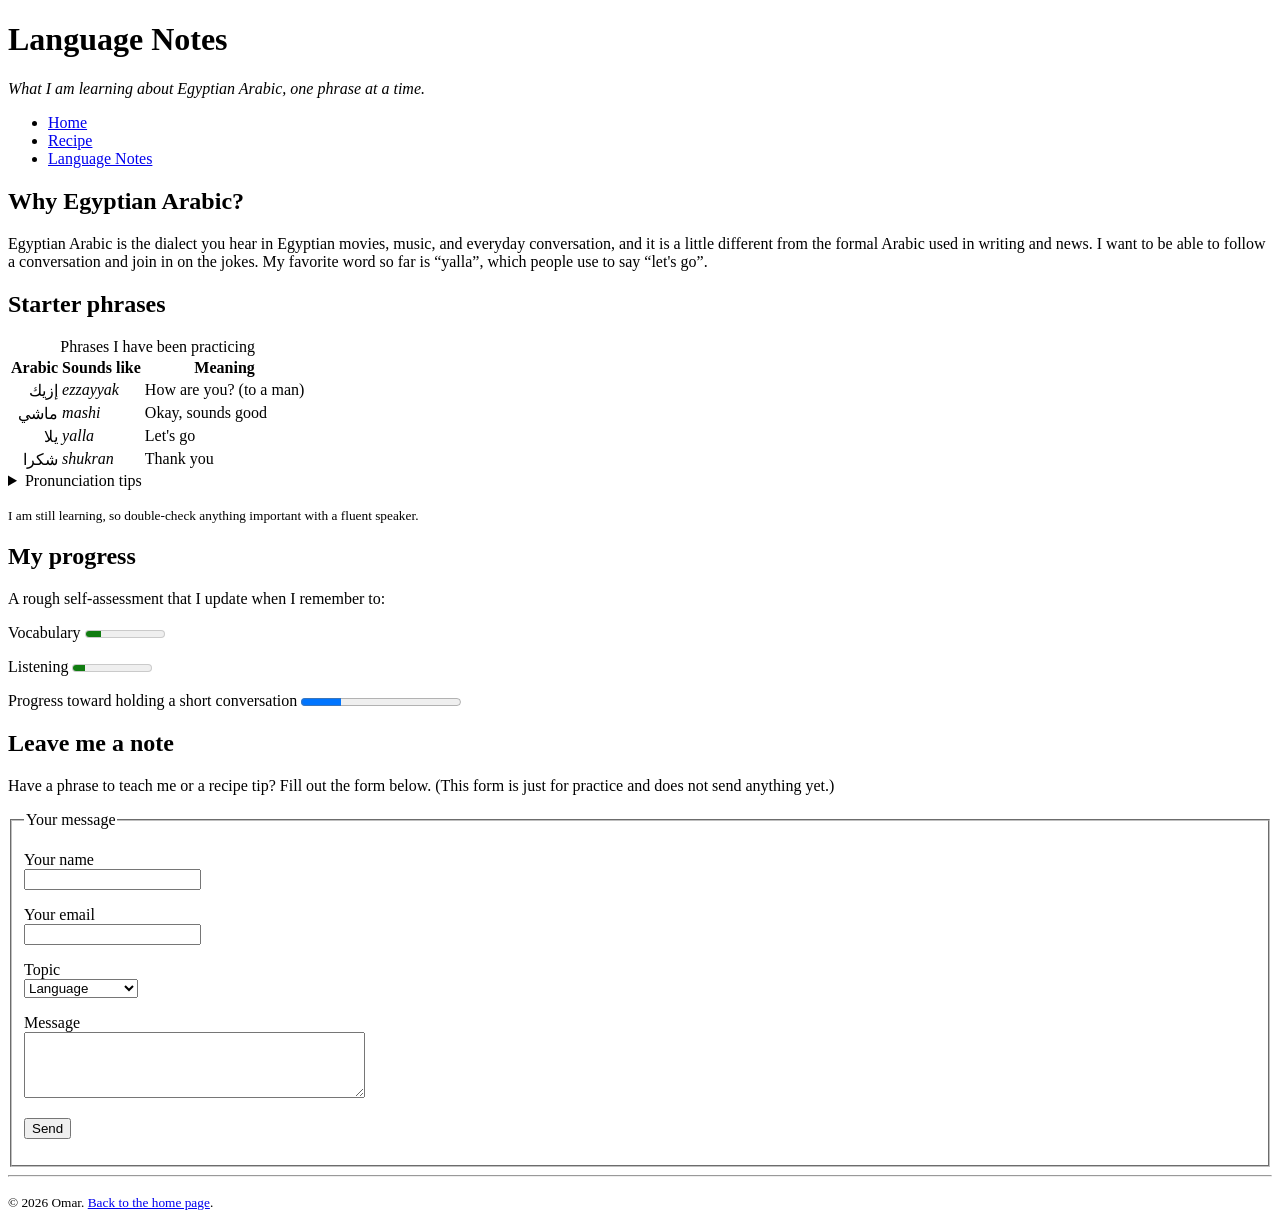
==== notes.html @ 5ad8f2be "Add files via upload" ====
<!DOCTYPE html>
<html lang="en">
<head>
  <meta charset="utf-8">
  <meta name="viewport" content="width=device-width, initial-scale=1">
  <meta name="description" content="My notes on learning Egyptian Arabic, with starter phrases and a place to leave me a note.">
  <title>Omar | Language Notes</title>
</head>
<body>
  <header>
    <h1>Language Notes</h1>
    <p><em>What I am learning about Egyptian Arabic, one phrase at a time.</em></p>
    <nav>
      <ul>
        <li><a href="index.html">Home</a></li>
        <li><a href="recipe.html">Recipe</a></li>
        <li><a href="notes.html">Language Notes</a></li>
      </ul>
    </nav>
  </header>

  <main>
    <section>
      <h2>Why Egyptian Arabic?</h2>
      <p>Egyptian Arabic is the dialect you hear in Egyptian movies, music, and everyday conversation, and it is a little different from the formal Arabic used in writing and news. I want to be able to follow a conversation and join in on the jokes. My favorite word so far is <q>yalla</q>, which people use to say <q>let's go</q>.</p>
    </section>

    <section>
      <h2>Starter phrases</h2>
      <table>
        <caption>Phrases I have been practicing</caption>
        <thead>
          <tr>
            <th scope="col">Arabic</th>
            <th scope="col">Sounds like</th>
            <th scope="col">Meaning</th>
          </tr>
        </thead>
        <tbody>
          <tr>
            <td lang="ar" dir="rtl">إزيك</td>
            <td><i>ezzayyak</i></td>
            <td>How are you? (to a man)</td>
          </tr>
          <tr>
            <td lang="ar" dir="rtl">ماشي</td>
            <td><i>mashi</i></td>
            <td>Okay, sounds good</td>
          </tr>
          <tr>
            <td lang="ar" dir="rtl">يلا</td>
            <td><i>yalla</i></td>
            <td>Let's go</td>
          </tr>
          <tr>
            <td lang="ar" dir="rtl">شكرا</td>
            <td><i>shukran</i></td>
            <td>Thank you</td>
          </tr>
        </tbody>
      </table>
      <details>
        <summary>Pronunciation tips</summary>
        <ul>
          <li>Say the sounds out loud, even when it feels silly.</li>
          <li>Arabic is written from right to left, so the first letter is on the right.</li>
          <li>Listen to native speakers and copy their rhythm.</li>
        </ul>
      </details>
      <p><small>I am still learning, so double-check anything important with a fluent speaker.</small></p>
    </section>

    <section>
      <h2>My progress</h2>
      <p>A rough self-assessment that I update when I remember to:</p>
      <p>
        <label for="vocab">Vocabulary</label>
        <meter id="vocab" min="0" max="100" value="20">20%</meter>
      </p>
      <p>
        <label for="listening">Listening</label>
        <meter id="listening" min="0" max="100" value="15">15%</meter>
      </p>
      <p>
        <label for="goal">Progress toward holding a short conversation</label>
        <progress id="goal" max="100" value="25">25%</progress>
      </p>
    </section>

    <section>
      <h2>Leave me a note</h2>
      <p>Have a phrase to teach me or a recipe tip? Fill out the form below. (This form is just for practice and does not send anything yet.)</p>
      <form>
        <fieldset>
          <legend>Your message</legend>
          <p>
            <label for="name">Your name</label><br>
            <input type="text" id="name" name="name">
          </p>
          <p>
            <label for="email">Your email</label><br>
            <input type="email" id="email" name="email">
          </p>
          <p>
            <label for="topic">Topic</label><br>
            <select id="topic" name="topic">
              <option value="language">Language</option>
              <option value="food">Food</option>
              <option value="school">School</option>
              <option value="other">Something else</option>
            </select>
          </p>
          <p>
            <label for="message">Message</label><br>
            <textarea id="message" name="message" rows="4" cols="40"></textarea>
          </p>
          <p>
            <button type="submit">Send</button>
          </p>
        </fieldset>
      </form>
    </section>
  </main>

  <hr>

  <footer>
    <p><small>&copy; 2026 Omar. <a href="index.html">Back to the home page</a>.</small></p>
  </footer>
</body>
</html>
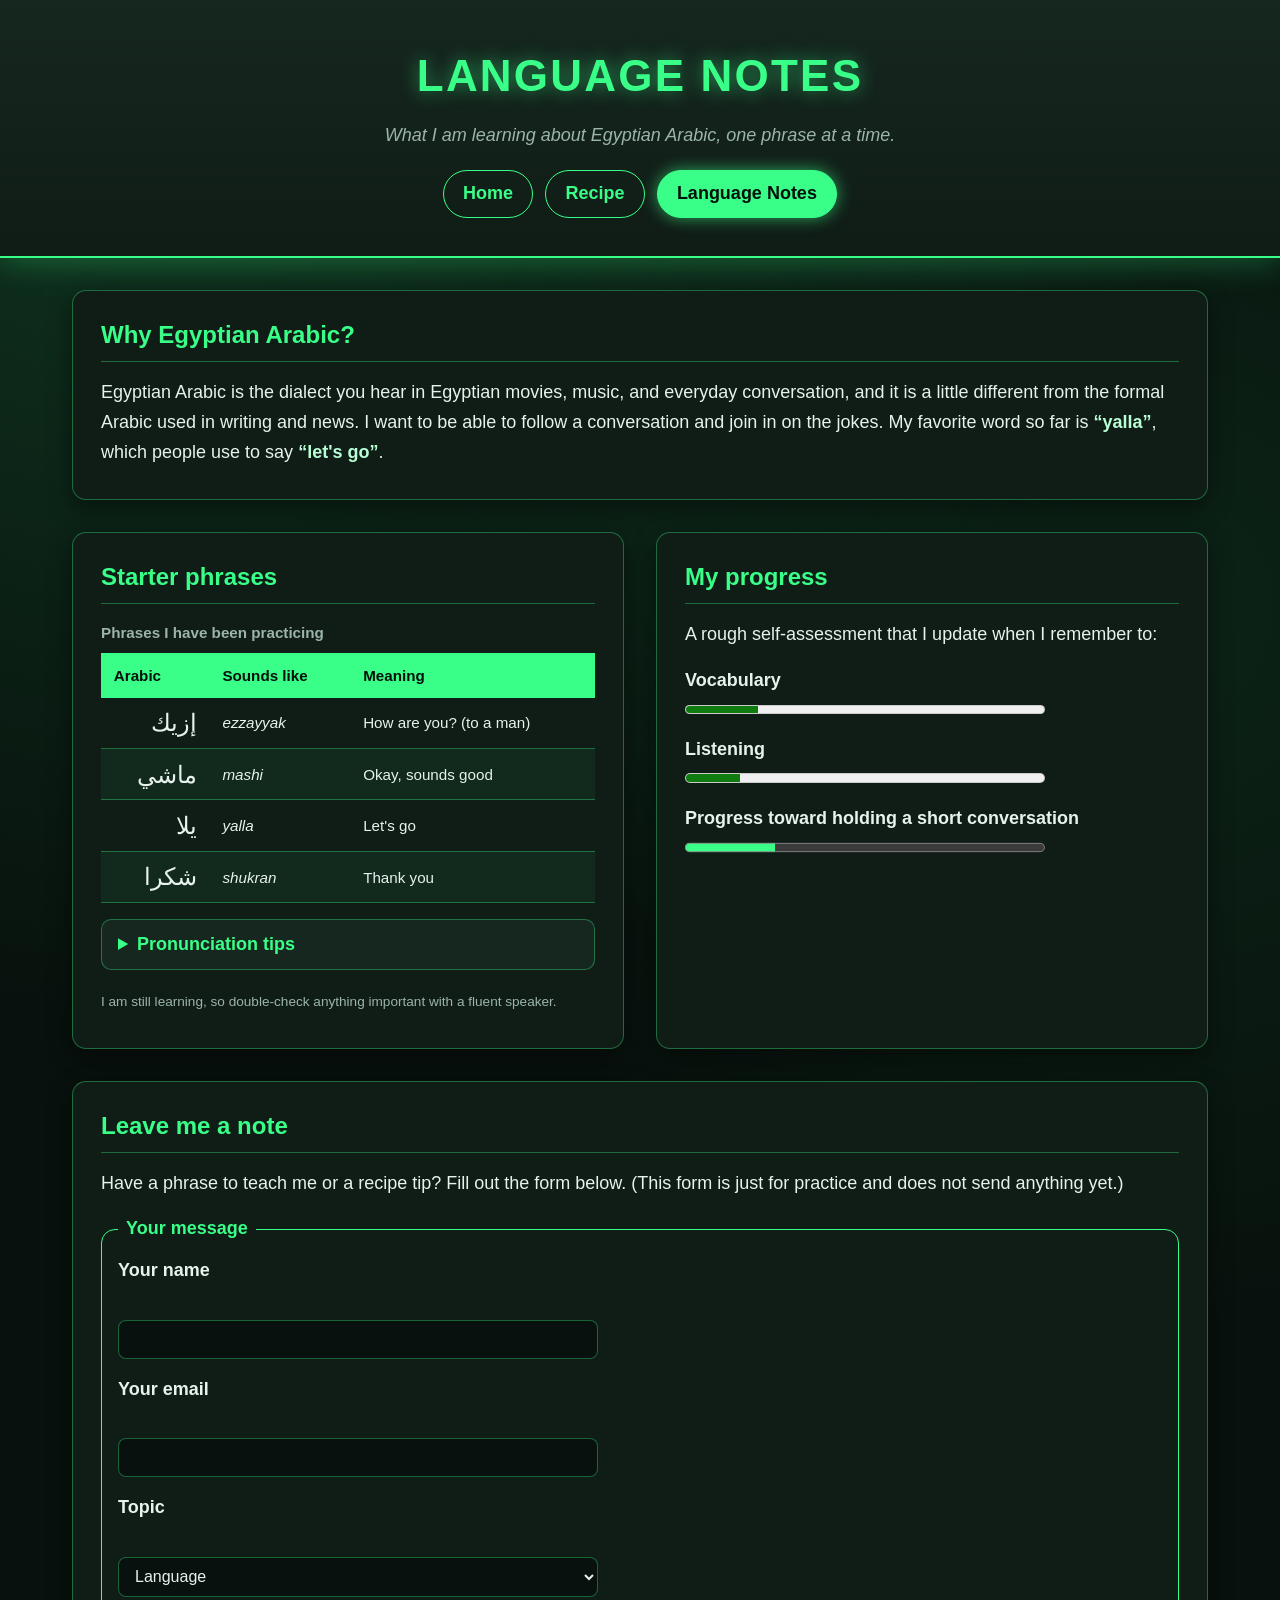
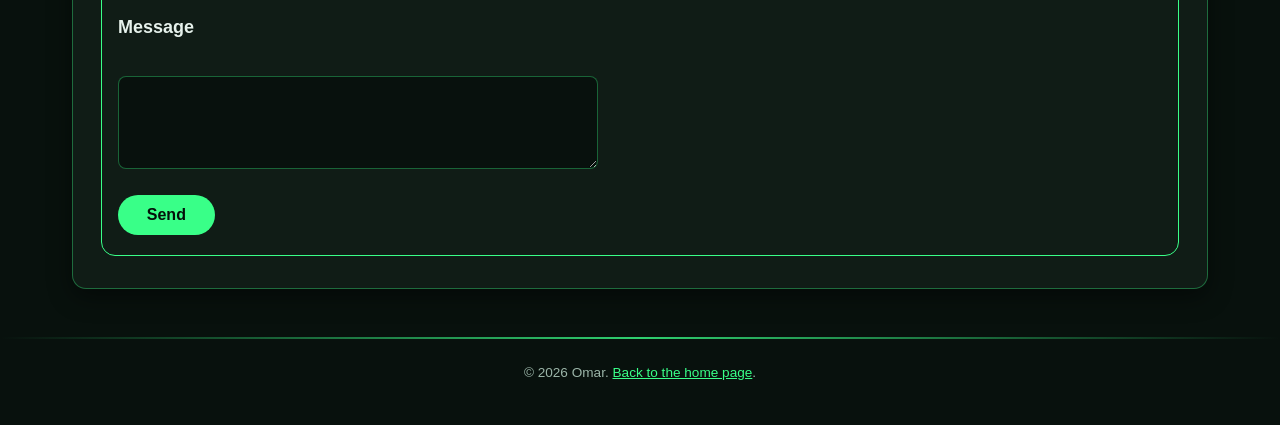
==== commit 56531e05: "Add files via upload" ====
--- a/notes.html
+++ b/notes.html
@@ -5,6 +5,7 @@
   <meta name="viewport" content="width=device-width, initial-scale=1">
   <meta name="description" content="My notes on learning Egyptian Arabic, with starter phrases and a place to leave me a note.">
   <title>Omar | Language Notes</title>
+  <link rel="stylesheet" href="styles.css">
 </head>
 <body>
   <header>
@@ -14,7 +15,7 @@
       <ul>
         <li><a href="index.html">Home</a></li>
         <li><a href="recipe.html">Recipe</a></li>
-        <li><a href="notes.html">Language Notes</a></li>
+        <li><a href="notes.html" aria-current="page">Language Notes</a></li>
       </ul>
     </nav>
   </header>
--- a/styles.css
+++ b/styles.css
@@ -0,0 +1,541 @@
+/* Omar's personal site: one external stylesheet shared by all three pages.
+   Dark theme with a neon green accent to match the dream setup photo.
+   Mobile first: the base rules are the phone layout, and the media queries
+   at the bottom widen the layout for tablets and desktops. */
+
+:root {
+  --bg: #08110d;
+  --surface: #101c16;
+  --surface-alt: #162720;
+  --text: #e6f2ec;
+  --muted: #9bb5a8;
+  --accent: #39ff88;
+  --accent-soft: rgba(57, 255, 136, 0.14);
+  --line: rgba(57, 255, 136, 0.35);
+  --danger: #ff7a7a;
+  --radius: 14px;
+}
+
+/* ---------- Base ---------- */
+
+* {
+  box-sizing: border-box;
+}
+
+html {
+  font-size: 100%;
+}
+
+body {
+  display: flex;
+  flex-direction: column;
+  min-height: 100vh;
+  margin: 0;
+  font-family: "Segoe UI", Roboto, "Helvetica Neue", Arial, sans-serif;
+  font-size: 1.0625rem;
+  line-height: 1.65;
+  color: var(--text);
+  background-color: var(--bg);
+  background-image: radial-gradient(circle at 15% 0%, rgba(57, 255, 136, 0.16), transparent 45%),
+    radial-gradient(circle at 90% 30%, rgba(57, 255, 136, 0.08), transparent 40%);
+  background-repeat: no-repeat;
+}
+
+a {
+  color: var(--accent);
+  text-decoration: underline;
+  transition: color 0.2s ease;
+}
+
+a:hover,
+a:focus {
+  color: #ffffff;
+}
+
+img {
+  display: block;
+  max-width: 100%;
+  height: auto;
+}
+
+p {
+  margin: 0 0 1rem;
+}
+
+/* ---------- Header and navigation ---------- */
+
+header {
+  padding: 2rem 1rem 1.5rem;
+  text-align: center;
+  background-color: var(--surface);
+  background-image: linear-gradient(180deg, var(--surface-alt), var(--surface));
+  border-bottom: 2px solid var(--accent);
+  box-shadow: 0 6px 28px rgba(57, 255, 136, 0.25);
+}
+
+h1 {
+  margin: 0 0 0.5rem;
+  font-size: 2rem;
+  font-weight: 800;
+  letter-spacing: 0.05em;
+  text-transform: uppercase;
+  color: var(--accent);
+  text-shadow: 0 0 18px rgba(57, 255, 136, 0.55);
+}
+
+header p {
+  margin: 0;
+  color: var(--muted);
+}
+
+nav ul {
+  display: flex;
+  flex-wrap: wrap;
+  justify-content: center;
+  gap: 0.75rem;
+  margin: 1.25rem 0 0;
+  padding: 0;
+  list-style: none;
+}
+
+nav a {
+  display: inline-block;
+  padding: 0.5rem 1.2rem;
+  font-weight: 600;
+  text-decoration: none;
+  color: var(--accent);
+  border: 1px solid var(--accent);
+  border-radius: 999px;
+  transition: background-color 0.2s ease, color 0.2s ease, transform 0.2s ease;
+}
+
+nav a:hover,
+nav a:focus {
+  color: #04110a;
+  background-color: var(--accent);
+  transform: translateY(-2px);
+  outline: 2px solid #ffffff;
+  outline-offset: 3px;
+}
+
+nav a[aria-current="page"] {
+  color: #04110a;
+  background-color: var(--accent);
+  box-shadow: 0 0 16px rgba(57, 255, 136, 0.6);
+}
+
+/* ---------- Main layout ---------- */
+
+main {
+  display: grid;
+  grid-template-columns: 1fr;
+  gap: 1.5rem;
+  flex: 1 0 auto;
+  width: 100%;
+  max-width: 1100px;
+  margin: 0 auto;
+  padding: 1.5rem 1rem;
+}
+
+main > section,
+main > aside,
+main > article {
+  min-width: 0;
+  padding: 1.25rem 1.25rem 0.75rem;
+  background-color: var(--surface);
+  border: 1px solid var(--line);
+  border-radius: var(--radius);
+  box-shadow: 0 8px 24px rgba(0, 0, 0, 0.45);
+}
+
+article section {
+  margin-top: 1.75rem;
+}
+
+h2 {
+  margin: 0 0 1rem;
+  padding-bottom: 0.4rem;
+  font-size: 1.5rem;
+  color: var(--accent);
+  border-bottom: 1px solid var(--line);
+}
+
+h3 {
+  margin: 0 0 0.75rem;
+  font-size: 1.2rem;
+  color: #b8ffd6;
+}
+
+/* ---------- Figure ---------- */
+
+figure {
+  max-width: 640px;
+  margin: 1.5rem auto 1rem;
+}
+
+figure img {
+  width: 100%;
+  object-fit: cover;
+  border: 2px solid var(--accent);
+  border-radius: var(--radius);
+  box-shadow: 0 0 30px rgba(57, 255, 136, 0.45);
+}
+
+figcaption {
+  margin-top: 0.6rem;
+  font-size: 0.95rem;
+  font-style: italic;
+  text-align: center;
+  color: var(--muted);
+}
+
+/* ---------- Text details ---------- */
+
+dl {
+  display: grid;
+  grid-template-columns: auto 1fr;
+  gap: 0.5rem 1rem;
+  margin: 0 0 1rem;
+}
+
+dt {
+  font-weight: 700;
+  color: var(--accent);
+}
+
+dd {
+  margin: 0;
+}
+
+ul,
+ol {
+  margin: 0 0 1rem;
+  padding-left: 1.4rem;
+}
+
+li {
+  margin-bottom: 0.4rem;
+}
+
+blockquote {
+  margin: 0 0 1rem;
+  padding: 0.75rem 1.25rem;
+  font-style: italic;
+  background-color: var(--accent-soft);
+  border-left: 4px solid var(--accent);
+  border-radius: 0 10px 10px 0;
+}
+
+blockquote p {
+  margin-bottom: 0.4rem;
+  font-size: 1.15rem;
+}
+
+blockquote footer {
+  font-size: 0.9rem;
+  font-style: normal;
+  text-align: right;
+  color: var(--muted);
+}
+
+abbr {
+  text-decoration: underline dotted;
+  cursor: help;
+}
+
+dfn {
+  font-weight: 600;
+  font-style: italic;
+  color: #b8ffd6;
+}
+
+mark {
+  padding: 0 0.3em;
+  color: #04110a;
+  background-color: var(--accent);
+  border-radius: 4px;
+}
+
+del {
+  color: var(--danger);
+}
+
+ins {
+  color: var(--accent);
+  text-decoration: none;
+  border-bottom: 1px dashed var(--accent);
+}
+
+q {
+  font-weight: 600;
+  color: #b8ffd6;
+}
+
+small {
+  font-size: 0.85rem;
+  color: var(--muted);
+}
+
+sup {
+  font-size: 0.7rem;
+  vertical-align: super;
+}
+
+address {
+  font-style: normal;
+  line-height: 1.7;
+}
+
+details {
+  margin: 0 0 1rem;
+  padding: 0.6rem 1rem;
+  background-color: var(--surface-alt);
+  border: 1px solid var(--line);
+  border-radius: 10px;
+}
+
+summary {
+  font-weight: 600;
+  color: var(--accent);
+  cursor: pointer;
+}
+
+details[open] summary {
+  margin-bottom: 0.5rem;
+}
+
+/* ---------- Tables ---------- */
+
+table {
+  width: 100%;
+  margin: 0 0 1rem;
+  font-size: 0.95rem;
+  border-collapse: collapse;
+}
+
+caption {
+  padding-bottom: 0.5rem;
+  font-weight: 600;
+  text-align: left;
+  color: var(--muted);
+  caption-side: top;
+}
+
+th {
+  padding: 0.6rem 0.8rem;
+  text-align: left;
+  color: #04110a;
+  background-color: var(--accent);
+}
+
+td {
+  padding: 0.6rem 0.8rem;
+  border-bottom: 1px solid var(--line);
+  overflow-wrap: break-word;
+}
+
+tbody tr:nth-child(even) {
+  background-color: rgba(57, 255, 136, 0.06);
+}
+
+tbody tr:hover {
+  background-color: var(--accent-soft);
+}
+
+tfoot td {
+  font-style: italic;
+  color: var(--muted);
+  border-bottom: 0;
+}
+
+td[lang="ar"] {
+  font-size: 1.5rem;
+  line-height: 1.3;
+}
+
+/* ---------- Progress bars and form ---------- */
+
+label {
+  display: block;
+  margin-bottom: 0.25rem;
+  font-weight: 600;
+}
+
+meter,
+progress {
+  display: block;
+  width: 100%;
+  max-width: 360px;
+  height: 1.2rem;
+  margin-bottom: 1rem;
+  accent-color: var(--accent);
+}
+
+fieldset {
+  min-width: 0;
+  margin: 0 0 1rem;
+  padding: 0.75rem 1rem 0.25rem;
+  border: 1px solid var(--accent);
+  border-radius: var(--radius);
+}
+
+legend {
+  padding: 0 0.5rem;
+  font-weight: 700;
+  color: var(--accent);
+}
+
+input,
+select,
+textarea {
+  width: 100%;
+  max-width: 480px;
+  padding: 0.6rem 0.75rem;
+  font-family: inherit;
+  font-size: 1rem;
+  color: var(--text);
+  background-color: var(--bg);
+  border: 1px solid var(--line);
+  border-radius: 8px;
+  transition: border-color 0.2s ease, box-shadow 0.2s ease;
+}
+
+input:focus,
+select:focus,
+textarea:focus {
+  border-color: var(--accent);
+  outline: none;
+  box-shadow: 0 0 0 3px rgba(57, 255, 136, 0.35);
+}
+
+textarea {
+  resize: vertical;
+}
+
+button {
+  padding: 0.7rem 1.8rem;
+  font-family: inherit;
+  font-size: 1rem;
+  font-weight: 700;
+  color: #04110a;
+  background-color: var(--accent);
+  border: 0;
+  border-radius: 999px;
+  cursor: pointer;
+  transition: transform 0.2s ease, box-shadow 0.2s ease;
+}
+
+button:hover,
+button:focus {
+  transform: translateY(-2px);
+  box-shadow: 0 0 20px rgba(57, 255, 136, 0.7);
+}
+
+/* ---------- Footer ---------- */
+
+hr {
+  width: 100%;
+  height: 2px;
+  margin: 1rem 0 0;
+  background-image: linear-gradient(90deg, transparent, var(--accent), transparent);
+  border: 0;
+  opacity: 0.8;
+}
+
+body > footer {
+  padding: 1.25rem 1rem 2rem;
+  font-size: 0.95rem;
+  text-align: center;
+  color: var(--muted);
+}
+
+body > footer p {
+  margin-bottom: 0.5rem;
+}
+
+/* ---------- Small phones ---------- */
+
+@media (max-width: 480px) {
+  body {
+    font-size: 1rem;
+  }
+
+  h1 {
+    font-size: 1.6rem;
+    letter-spacing: 0.02em;
+  }
+
+  main {
+    gap: 1rem;
+    padding: 1rem 0.75rem;
+  }
+
+  main > section,
+  main > aside,
+  main > article {
+    padding: 1rem 1rem 0.5rem;
+  }
+
+  nav a {
+    padding: 0.45rem 0.9rem;
+    font-size: 0.95rem;
+  }
+
+  table {
+    font-size: 0.85rem;
+  }
+
+  th,
+  td {
+    padding: 0.45rem 0.5rem;
+  }
+
+  dl {
+    grid-template-columns: 1fr;
+    gap: 0.1rem;
+  }
+
+  dd {
+    margin-bottom: 0.6rem;
+  }
+}
+
+/* ---------- Tablets and desktops ---------- */
+
+@media (min-width: 800px) {
+  header {
+    padding: 2.5rem 2rem 2rem;
+  }
+
+  h1 {
+    font-size: 2.75rem;
+  }
+
+  main {
+    grid-template-columns: repeat(2, 1fr);
+    gap: 2rem;
+    padding: 2rem;
+  }
+
+  main > section:first-child,
+  main > article,
+  main > :last-child {
+    grid-column: 1 / -1;
+  }
+
+  main > section,
+  main > aside,
+  main > article {
+    padding: 1.5rem 1.75rem 1rem;
+  }
+}
+
+@media (min-width: 1200px) {
+  body {
+    font-size: 1.125rem;
+  }
+
+  main {
+    max-width: 1200px;
+  }
+}
